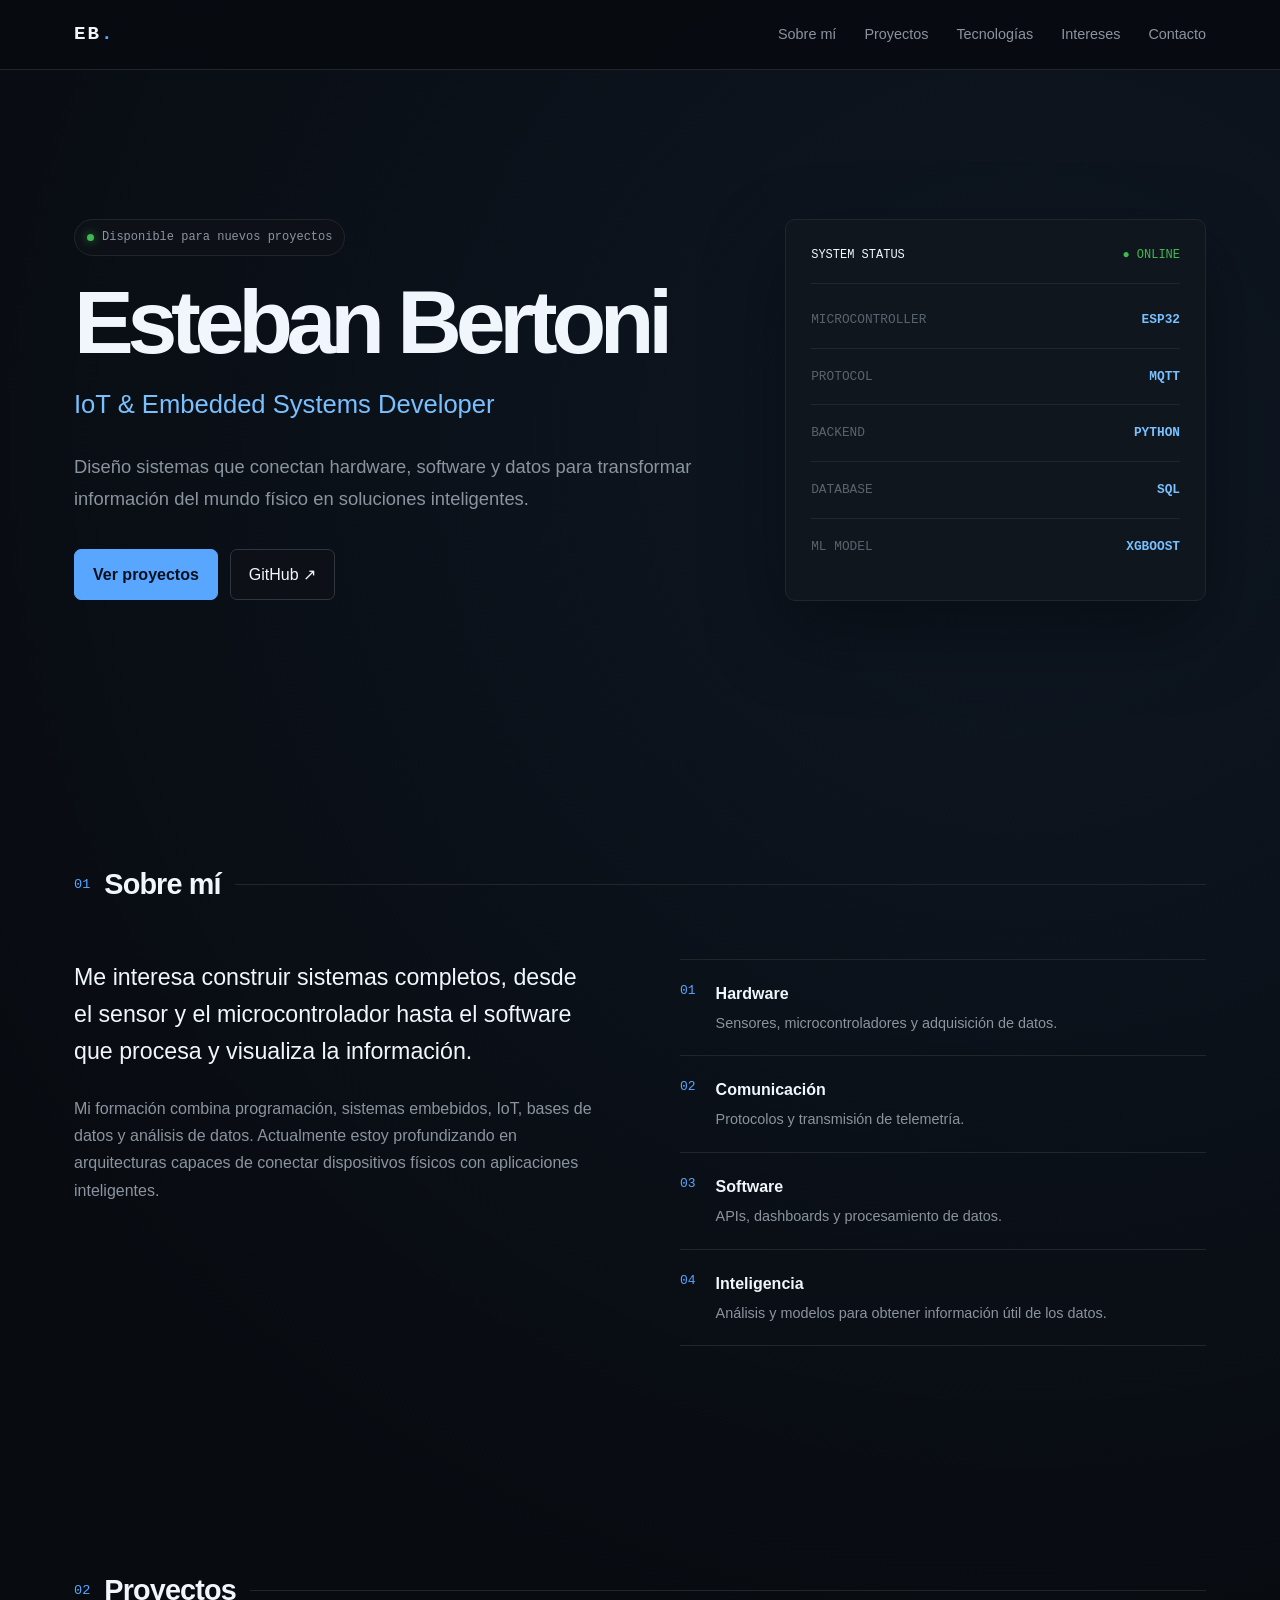
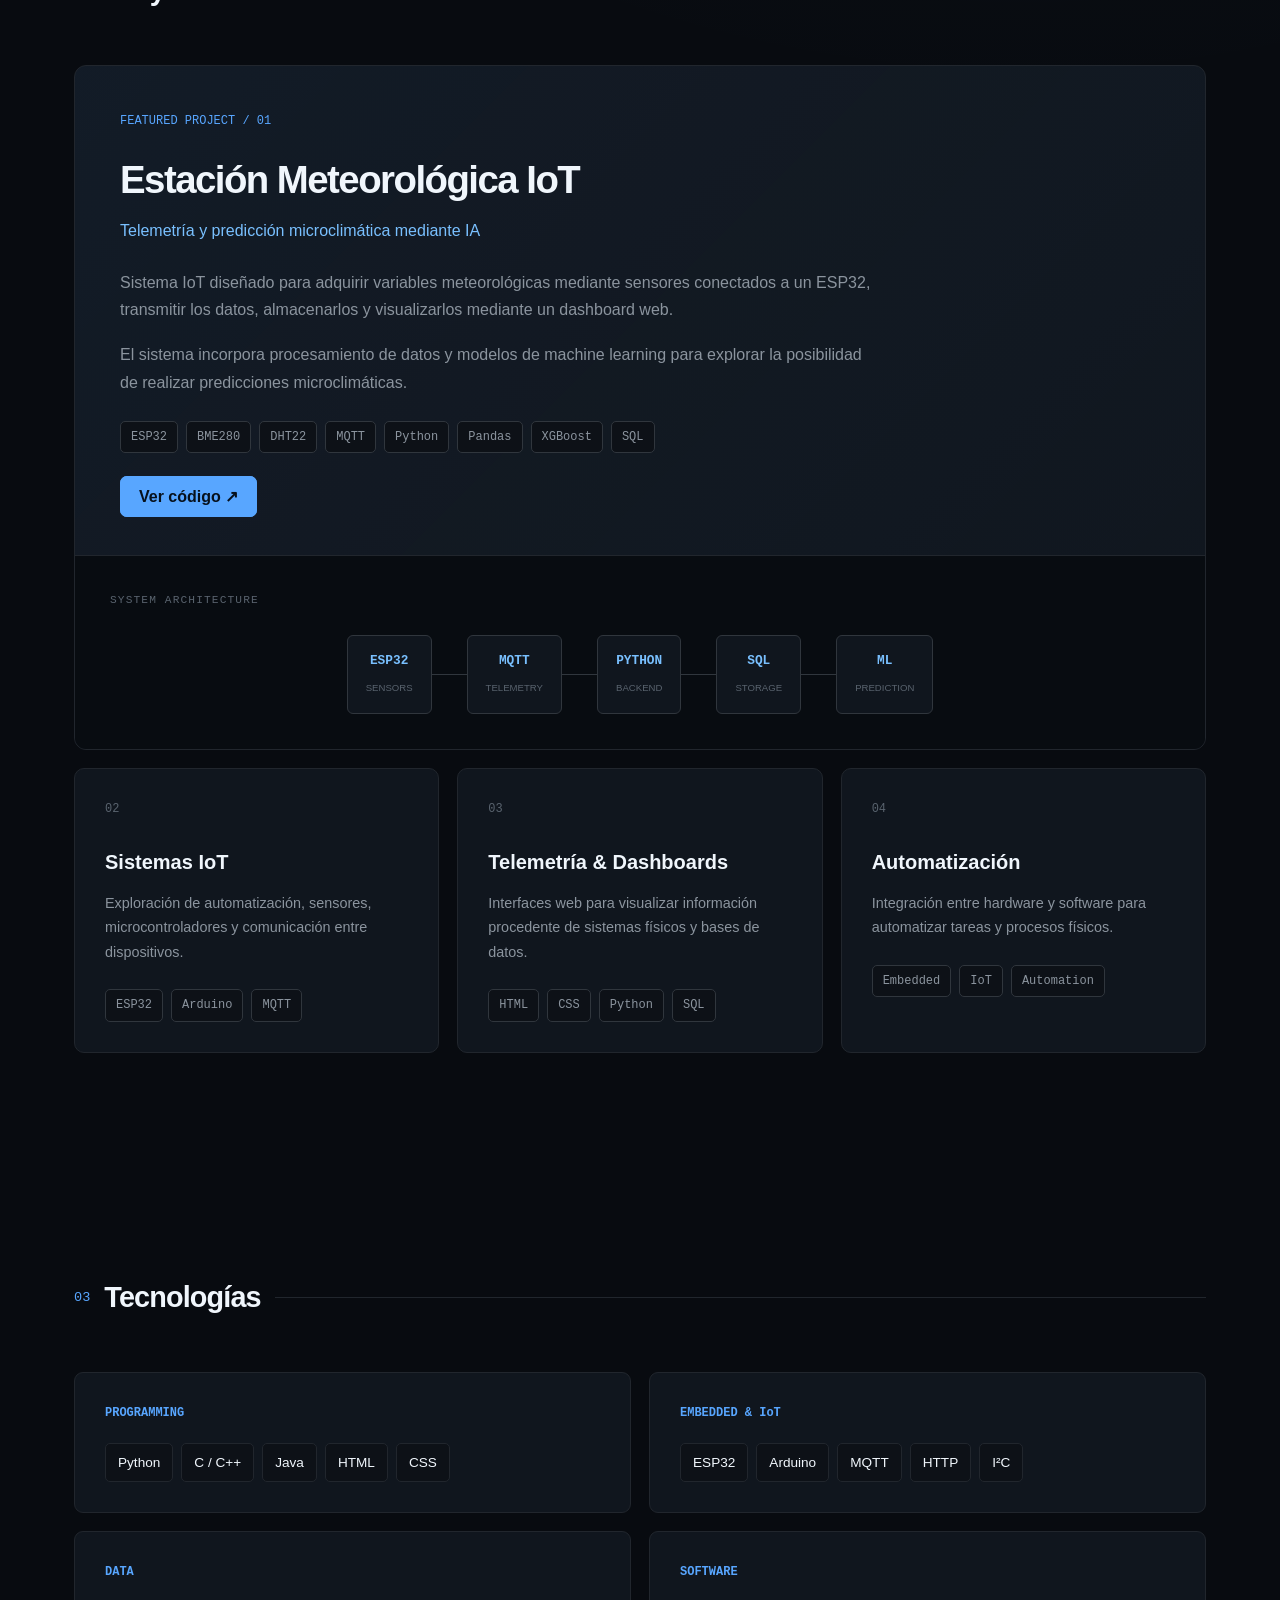
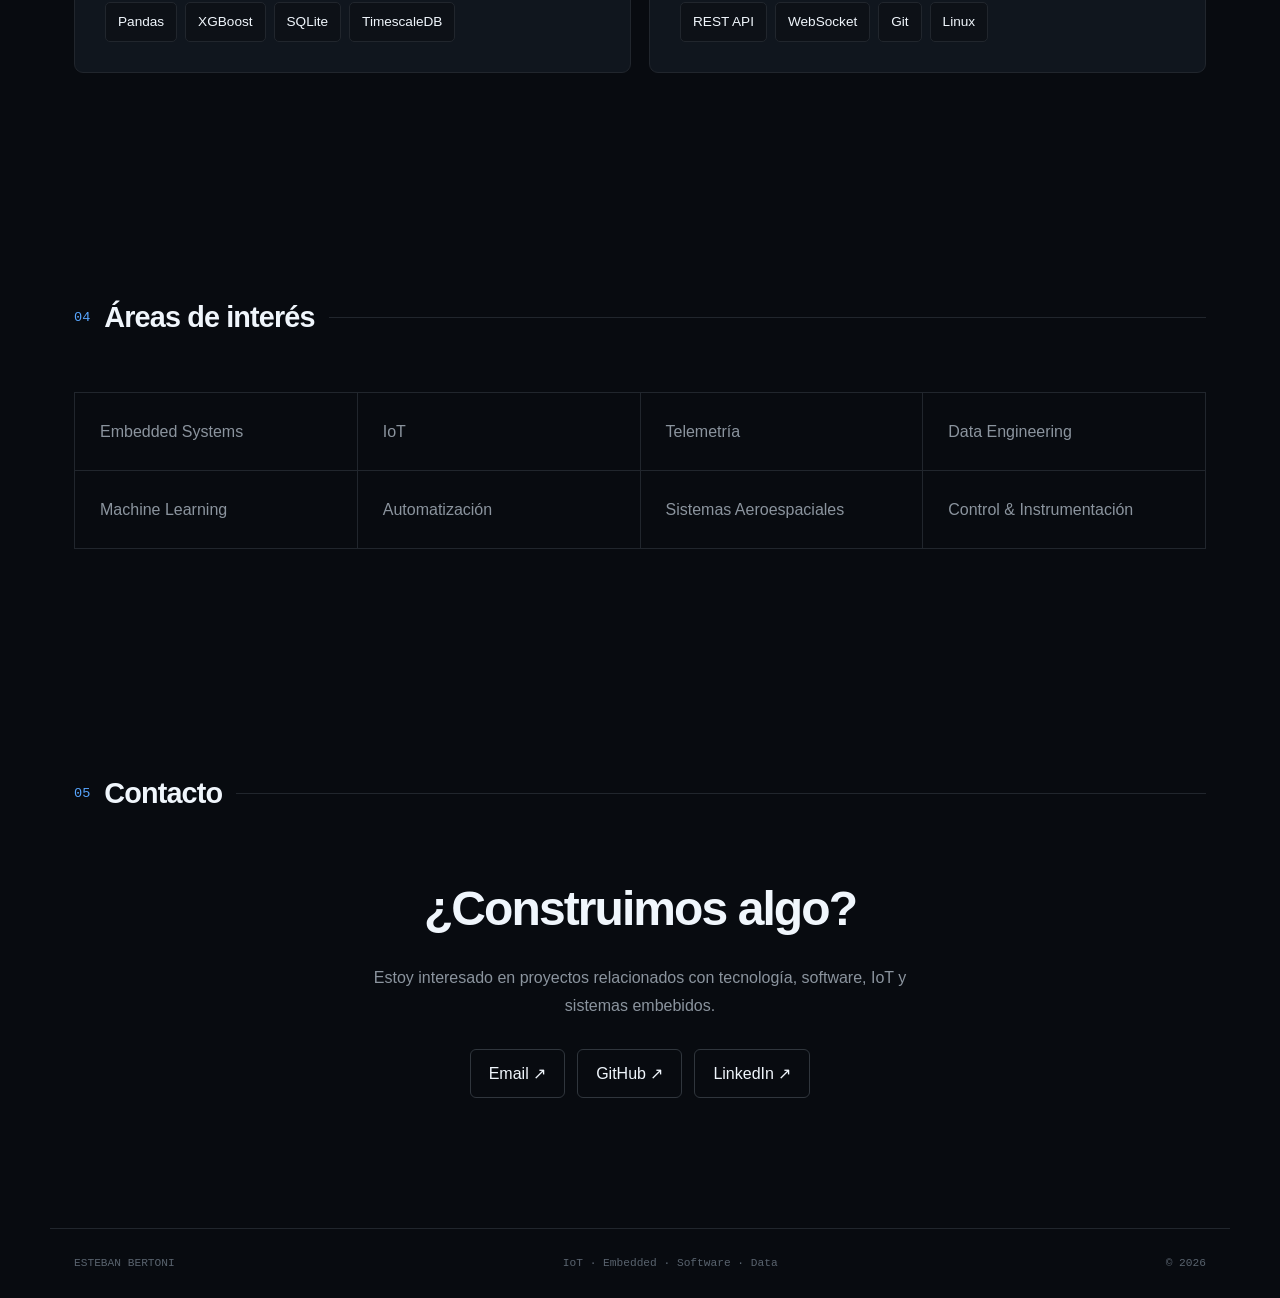
==== HTML/index.html @ 342a3618 "Cargar Portfolio" ====
<!DOCTYPE html>
<html lang="es">

<head>
    <meta charset="UTF-8">

    <meta name="viewport" content="width=device-width, initial-scale=1.0">

    <meta
        name="description"
        content="Portfolio de Esteban Bertoni — desarrollo IoT, sistemas embebidos, software y análisis de datos."
    >

    <meta
        name="author"
        content="Esteban Bertoni"
    >

    <title>Esteban Bertoni | IoT & Embedded Systems</title>

    <link rel="stylesheet" href="style.css">
</head>


<body>

    <!-- ========================================
         NAVBAR
    ========================================= -->

    <nav class="navbar">

        <div class="nav-container">

            <a href="#" class="logo">
                EB<span>.</span>
            </a>

            <div class="nav-links">

                <a href="#about">
                    Sobre mí
                </a>

                <a href="#projects">
                    Proyectos
                </a>

                <a href="#skills">
                    Tecnologías
                </a>

                <a href="#interests">
                    Intereses
                </a>

                <a href="#contact">
                    Contacto
                </a>

            </div>

        </div>

    </nav>


    <main>

        <!-- ========================================
             HERO
        ========================================= -->

        <section class="hero">

            <div class="hero-content">

                <div class="status">

                    <span class="status-dot"></span>

                    Disponible para nuevos proyectos

                </div>


                <h1>
                    Esteban Bertoni
                </h1>


                <h2>
                    IoT & Embedded Systems Developer
                </h2>


                <p class="hero-description">

                    Diseño sistemas que conectan hardware,
                    software y datos para transformar
                    información del mundo físico en
                    soluciones inteligentes.

                </p>


                <div class="hero-actions">

                    <a
                        href="#projects"
                        class="btn btn-primary"
                    >
                        Ver proyectos
                    </a>


                    <a
                        href="https://github.com/EstebanBertoni"
                        target="_blank"
                        rel="noopener noreferrer"
                        class="btn btn-secondary"
                    >
                        GitHub ↗
                    </a>

                </div>

            </div>


            <!-- PANEL TÉCNICO -->

            <div class="system-panel">

                <div class="panel-header">

                    <span>
                        SYSTEM STATUS
                    </span>

                    <span class="panel-indicator">
                        ● ONLINE
                    </span>

                </div>


                <div class="system-row">

                    <span>
                        MICROCONTROLLER
                    </span>

                    <strong>
                        ESP32
                    </strong>

                </div>


                <div class="system-row">

                    <span>
                        PROTOCOL
                    </span>

                    <strong>
                        MQTT
                    </strong>

                </div>


                <div class="system-row">

                    <span>
                        BACKEND
                    </span>

                    <strong>
                        PYTHON
                    </strong>

                </div>


                <div class="system-row">

                    <span>
                        DATABASE
                    </span>

                    <strong>
                        SQL
                    </strong>

                </div>


                <div class="system-row">

                    <span>
                        ML MODEL
                    </span>

                    <strong>
                        XGBOOST
                    </strong>

                </div>

            </div>

        </section>


        <!-- ========================================
             SOBRE MÍ
        ========================================= -->

        <section
            id="about"
            class="section"
        >

            <div class="section-heading">

                <span>
                    01
                </span>

                <h2>
                    Sobre mí
                </h2>

            </div>


            <div class="about-grid">

                <div>

                    <p class="large-text">

                        Me interesa construir sistemas
                        completos, desde el sensor y el
                        microcontrolador hasta el software
                        que procesa y visualiza la información.

                    </p>


                    <p>

                        Mi formación combina programación,
                        sistemas embebidos, IoT, bases de
                        datos y análisis de datos.

                        Actualmente estoy profundizando
                        en arquitecturas capaces de conectar
                        dispositivos físicos con aplicaciones
                        inteligentes.

                    </p>

                </div>


                <div class="principles">


                    <div class="principle">

                        <span>
                            01
                        </span>

                        <div>

                            <h3>
                                Hardware
                            </h3>

                            <p>
                                Sensores, microcontroladores
                                y adquisición de datos.
                            </p>

                        </div>

                    </div>


                    <div class="principle">

                        <span>
                            02
                        </span>

                        <div>

                            <h3>
                                Comunicación
                            </h3>

                            <p>
                                Protocolos y transmisión
                                de telemetría.
                            </p>

                        </div>

                    </div>


                    <div class="principle">

                        <span>
                            03
                        </span>

                        <div>

                            <h3>
                                Software
                            </h3>

                            <p>
                                APIs, dashboards y
                                procesamiento de datos.
                            </p>

                        </div>

                    </div>


                    <div class="principle">

                        <span>
                            04
                        </span>

                        <div>

                            <h3>
                                Inteligencia
                            </h3>

                            <p>
                                Análisis y modelos para
                                obtener información útil
                                de los datos.
                            </p>

                        </div>

                    </div>


                </div>

            </div>

        </section>


        <!-- ========================================
             PROYECTOS
        ========================================= -->

        <section
            id="projects"
            class="section"
        >

            <div class="section-heading">

                <span>
                    02
                </span>

                <h2>
                    Proyectos
                </h2>

            </div>


            <!-- PROYECTO DESTACADO -->

            <article class="featured-project">


                <div class="project-content">

                    <div class="project-label">
                        FEATURED PROJECT / 01
                    </div>


                    <h3>
                        Estación Meteorológica IoT
                    </h3>


                    <p class="project-subtitle">

                        Telemetría y predicción
                        microclimática mediante IA

                    </p>


                    <p>

                        Sistema IoT diseñado para adquirir
                        variables meteorológicas mediante
                        sensores conectados a un ESP32,
                        transmitir los datos, almacenarlos
                        y visualizarlos mediante un
                        dashboard web.

                    </p>


                    <p>

                        El sistema incorpora procesamiento
                        de datos y modelos de machine
                        learning para explorar la
                        posibilidad de realizar
                        predicciones microclimáticas.

                    </p>


                    <div class="tags">

                        <span>
                            ESP32
                        </span>

                        <span>
                            BME280
                        </span>

                        <span>
                            DHT22
                        </span>

                        <span>
                            MQTT
                        </span>

                        <span>
                            Python
                        </span>

                        <span>
                            Pandas
                        </span>

                        <span>
                            XGBoost
                        </span>

                        <span>
                            SQL
                        </span>

                    </div>


                    <div class="project-actions">

                        <a
                            href="https://github.com/EstebanBertoni/estacion_meteorologica"
                            target="_blank"
                            rel="noopener noreferrer"
                            class="btn btn-primary"
                        >
                            Ver código ↗
                        </a>

                    </div>

                </div>


                <!-- ARQUITECTURA -->

                <div class="architecture">

                    <div class="architecture-title">

                        SYSTEM ARCHITECTURE

                    </div>


                    <div class="architecture-flow">


                        <div class="architecture-node">

                            <strong>
                                ESP32
                            </strong>

                            <small>
                                SENSORS
                            </small>

                        </div>


                        <div class="flow-line"></div>


                        <div class="architecture-node">

                            <strong>
                                MQTT
                            </strong>

                            <small>
                                TELEMETRY
                            </small>

                        </div>


                        <div class="flow-line"></div>


                        <div class="architecture-node">

                            <strong>
                                PYTHON
                            </strong>

                            <small>
                                BACKEND
                            </small>

                        </div>


                        <div class="flow-line"></div>


                        <div class="architecture-node">

                            <strong>
                                SQL
                            </strong>

                            <small>
                                STORAGE
                            </small>

                        </div>


                        <div class="flow-line"></div>


                        <div class="architecture-node">

                            <strong>
                                ML
                            </strong>

                            <small>
                                PREDICTION
                            </small>

                        </div>


                    </div>

                </div>

            </article>


            <!-- OTROS PROYECTOS -->

            <div class="project-grid">


                <article class="project-card">

                    <div class="project-number">
                        02
                    </div>


                    <h3>
                        Sistemas IoT
                    </h3>


                    <p>

                        Exploración de automatización,
                        sensores, microcontroladores y
                        comunicación entre dispositivos.

                    </p>


                    <div class="tags">

                        <span>
                            ESP32
                        </span>

                        <span>
                            Arduino
                        </span>

                        <span>
                            MQTT
                        </span>

                    </div>

                </article>


                <article class="project-card">

                    <div class="project-number">
                        03
                    </div>


                    <h3>
                        Telemetría & Dashboards
                    </h3>


                    <p>

                        Interfaces web para visualizar
                        información procedente de
                        sistemas físicos y bases de datos.

                    </p>


                    <div class="tags">

                        <span>
                            HTML
                        </span>

                        <span>
                            CSS
                        </span>

                        <span>
                            Python
                        </span>

                        <span>
                            SQL
                        </span>

                    </div>

                </article>


                <article class="project-card">

                    <div class="project-number">
                        04
                    </div>


                    <h3>
                        Automatización
                    </h3>


                    <p>

                        Integración entre hardware y
                        software para automatizar
                        tareas y procesos físicos.

                    </p>


                    <div class="tags">

                        <span>
                            Embedded
                        </span>

                        <span>
                            IoT
                        </span>

                        <span>
                            Automation
                        </span>

                    </div>

                </article>


            </div>

        </section>


        <!-- ========================================
             TECNOLOGÍAS
        ========================================= -->

        <section
            id="skills"
            class="section"
        >

            <div class="section-heading">

                <span>
                    03
                </span>

                <h2>
                    Tecnologías
                </h2>

            </div>


            <div class="skills-container">


                <!-- PROGRAMACIÓN -->

                <div class="skill-category">

                    <h3>
                        PROGRAMMING
                    </h3>


                    <div class="skill-list">

                        <span>
                            Python
                        </span>

                        <span>
                            C / C++
                        </span>

                        <span>
                            Java
                        </span>

                        <span>
                            HTML
                        </span>

                        <span>
                            CSS
                        </span>

                    </div>

                </div>


                <!-- EMBEDDED -->

                <div class="skill-category">

                    <h3>
                        EMBEDDED & IoT
                    </h3>


                    <div class="skill-list">

                        <span>
                            ESP32
                        </span>

                        <span>
                            Arduino
                        </span>

                        <span>
                            MQTT
                        </span>

                        <span>
                            HTTP
                        </span>

                        <span>
                            I²C
                        </span>

                    </div>

                </div>


                <!-- DATA -->

                <div class="skill-category">

                    <h3>
                        DATA
                    </h3>


                    <div class="skill-list">

                        <span>
                            Pandas
                        </span>

                        <span>
                            XGBoost
                        </span>

                        <span>
                            SQLite
                        </span>

                        <span>
                            TimescaleDB
                        </span>

                    </div>

                </div>


                <!-- SOFTWARE -->

                <div class="skill-category">

                    <h3>
                        SOFTWARE
                    </h3>


                    <div class="skill-list">

                        <span>
                            REST API
                        </span>

                        <span>
                            WebSocket
                        </span>

                        <span>
                            Git
                        </span>

                        <span>
                            Linux
                        </span>

                    </div>

                </div>


            </div>

        </section>


        <!-- ========================================
             ÁREAS DE INTERÉS
        ========================================= -->

        <section
            id="interests"
            class="section"
        >

            <div class="section-heading">

                <span>
                    04
                </span>

                <h2>
                    Áreas de interés
                </h2>

            </div>


            <div class="interest-grid">

                <div>
                    Embedded Systems
                </div>

                <div>
                    IoT
                </div>

                <div>
                    Telemetría
                </div>

                <div>
                    Data Engineering
                </div>

                <div>
                    Machine Learning
                </div>

                <div>
                    Automatización
                </div>

                <div>
                    Sistemas Aeroespaciales
                </div>

                <div>
                    Control & Instrumentación
                </div>

            </div>

        </section>


        <!-- ========================================
             CONTACTO
        ========================================= -->

        <section
            id="contact"
            class="contact-section"
        >

            <div class="section-heading">

                <span>
                    05
                </span>

                <h2>
                    Contacto
                </h2>

            </div>


            <h3>
                ¿Construimos algo?
            </h3>


            <p>

                Estoy interesado en proyectos relacionados
                con tecnología, software, IoT y sistemas
                embebidos.

            </p>


            <div class="contact-links">

                <a href="mailto:bertoniesteban@gmail.com">
                    Email ↗
                </a>


                <a
                    href="https://github.com/EstebanBertoni"
                    target="_blank"
                    rel="noopener noreferrer"
                >
                    GitHub ↗
                </a>


                <a
                    href="https://linkedin.com/in/esteban-bertoni-b68292240"
                    target="_blank"
                    rel="noopener noreferrer"
                >
                    LinkedIn ↗
                </a>

            </div>

        </section>

    </main>


    <!-- ========================================
         FOOTER
    ========================================= -->

    <footer>

        <span>
            ESTEBAN BERTONI
        </span>


        <span>
            IoT · Embedded · Software · Data
        </span>


        <span>
            © 2026
        </span>

    </footer>


</body>

</html>
---- HTML/style.css ----
:root {
    --bg: #080b10;
    --bg-secondary: #0d1117;
    --card: #10161e;
    --card-hover: #141c26;

    --text: #f0f6fc;
    --text-secondary: #8b949e;
    --text-muted: #59636e;

    --accent: #58a6ff;
    --accent-bright: #79c0ff;

    --border: #21262d;
    --border-light: #30363d;

    --success: #3fb950;

    --max-width: 1180px;
}


/* =========================
   RESET
========================= */

* {
    margin: 0;
    padding: 0;
    box-sizing: border-box;
}


html {
    scroll-behavior: smooth;
}


body {
    background:
        radial-gradient(
            circle at 80% 10%,
            rgba(88, 166, 255, 0.08),
            transparent 30%
        ),
        var(--bg);

    color: var(--text);

    font-family:
        Inter,
        -apple-system,
        BlinkMacSystemFont,
        "Segoe UI",
        sans-serif;

    line-height: 1.7;
}


/* =========================
   GLOBAL
========================= */

a {
    color: inherit;
    text-decoration: none;
}


main {
    max-width: var(--max-width);
    margin: auto;
    padding: 0 24px;
}


.section {
    padding: 110px 0;
}


.section-heading {
    display: flex;
    align-items: center;
    gap: 14px;

    margin-bottom: 50px;
}


.section-heading span {
    color: var(--accent);

    font-family: monospace;
    font-size: 0.85rem;
}


.section-heading h2 {
    font-size: 1.8rem;
    letter-spacing: -0.03em;
}


.section-heading::after {
    content: "";

    height: 1px;
    flex: 1;

    background: var(--border);
}


/* =========================
   NAVBAR
========================= */

.navbar {
    position: sticky;
    top: 0;

    z-index: 100;

    background: rgba(8, 11, 16, 0.85);

    backdrop-filter: blur(12px);

    border-bottom: 1px solid var(--border);
}


.nav-container {
    max-width: var(--max-width);

    margin: auto;

    padding: 18px 24px;

    display: flex;
    justify-content: space-between;
    align-items: center;
}


.logo {
    font-family: monospace;

    font-size: 1.2rem;
    font-weight: 800;

    letter-spacing: 0.1em;
}


.logo span {
    color: var(--accent);
}


.nav-links {
    display: flex;
    gap: 28px;

    color: var(--text-secondary);

    font-size: 0.9rem;
}


.nav-links a {
    transition: color 0.2s ease;
}


.nav-links a:hover {
    color: var(--text);
}


/* =========================
   HERO
========================= */

.hero {
    min-height: 680px;

    display: grid;
    grid-template-columns: 1.2fr 0.8fr;

    align-items: center;

    gap: 80px;

    padding: 100px 0;
}


.status {
    display: inline-flex;

    align-items: center;
    gap: 8px;

    padding: 7px 12px;

    margin-bottom: 24px;

    border: 1px solid var(--border);

    border-radius: 999px;

    background: var(--bg-secondary);

    color: var(--text-secondary);

    font-family: monospace;

    font-size: 0.75rem;
}


.status-dot {
    width: 7px;
    height: 7px;

    border-radius: 50%;

    background: var(--success);

    box-shadow: 0 0 10px rgba(63, 185, 80, 0.7);
}


.hero h1 {
    font-size: clamp(3rem, 7vw, 5.8rem);

    line-height: 0.95;

    letter-spacing: -0.07em;

    margin-bottom: 18px;
}


.hero h2 {
    color: var(--accent-bright);

    font-size: clamp(1.2rem, 2vw, 1.6rem);

    font-weight: 500;

    margin-bottom: 25px;
}


.hero-description {
    max-width: 650px;

    color: var(--text-secondary);

    font-size: 1.15rem;
}


.hero-actions {
    display: flex;
    gap: 12px;

    margin-top: 35px;
}


/* =========================
   BUTTONS
========================= */

.btn {
    padding: 11px 18px;

    border-radius: 7px;

    border: 1px solid var(--border-light);

    transition:
        transform 0.2s ease,
        border-color 0.2s ease,
        background 0.2s ease;
}


.btn:hover {
    transform: translateY(-2px);
}


.btn-primary {
    background: var(--accent);

    color: #07111c;

    border-color: var(--accent);

    font-weight: 700;
}


.btn-primary:hover {
    background: var(--accent-bright);
}


.btn-secondary {
    background: var(--bg-secondary);

    color: var(--text);
}


.btn-secondary:hover {
    border-color: var(--accent);
}


/* =========================
   SYSTEM PANEL
========================= */

.system-panel {
    background: var(--card);

    border: 1px solid var(--border);

    border-radius: 10px;

    padding: 25px;

    box-shadow:
        0 30px 80px rgba(0, 0, 0, 0.35);
}


.panel-header {
    display: flex;
    justify-content: space-between;

    padding-bottom: 18px;

    margin-bottom: 8px;

    border-bottom: 1px solid var(--border);

    font-family: monospace;

    font-size: 0.75rem;
}


.panel-indicator {
    color: var(--success);
}


.system-row {
    display: flex;
    justify-content: space-between;

    padding: 17px 0;

    border-bottom: 1px solid var(--border);

    font-family: monospace;

    font-size: 0.8rem;
}


.system-row:last-child {
    border-bottom: none;
}


.system-row span {
    color: var(--text-muted);
}


.system-row strong {
    color: var(--accent-bright);
}


/* =========================
   ABOUT
========================= */

.about-grid {
    display: grid;

    grid-template-columns: 1fr 1fr;

    gap: 80px;
}


.large-text {
    font-size: 1.45rem;

    line-height: 1.6;

    margin-bottom: 25px;
}


.about-grid p:not(.large-text) {
    color: var(--text-secondary);
}


.principles {
    border-top: 1px solid var(--border);
}


.principle {
    display: flex;

    gap: 20px;

    padding: 20px 0;

    border-bottom: 1px solid var(--border);
}


.principle > span {
    color: var(--accent);

    font-family: monospace;
}


.principle h3 {
    font-size: 1rem;

    margin-bottom: 4px;
}


.principle p {
    color: var(--text-secondary);

    font-size: 0.9rem;
}


/* =========================
   FEATURED PROJECT
========================= */

.featured-project {
    border: 1px solid var(--border);

    border-radius: 12px;

    overflow: hidden;

    background:
        linear-gradient(
            135deg,
            rgba(88, 166, 255, 0.04),
            transparent
        ),
        var(--card);
}


.project-content {
    padding: 45px;
}


.project-label {
    color: var(--accent);

    font-family: monospace;

    font-size: 0.75rem;

    margin-bottom: 15px;
}


.project-content h3 {
    font-size: 2.4rem;

    letter-spacing: -0.04em;

    margin-bottom: 5px;
}


.project-subtitle {
    color: var(--accent-bright);

    margin-bottom: 25px;
}


.project-content > p:not(.project-subtitle) {
    max-width: 760px;

    color: var(--text-secondary);

    margin-bottom: 18px;
}


/* =========================
   TAGS
========================= */

.tags {
    display: flex;

    flex-wrap: wrap;

    gap: 8px;

    margin-top: 25px;
}


.tags span {
    padding: 5px 10px;

    border: 1px solid var(--border-light);

    border-radius: 5px;

    color: var(--text-secondary);

    background: var(--bg-secondary);

    font-family: monospace;

    font-size: 0.75rem;
}


.project-actions {
    margin-top: 30px;
}


/* =========================
   ARCHITECTURE
========================= */

.architecture {
    padding: 35px;

    border-top: 1px solid var(--border);

    background: #080c11;
}


.architecture-title {
    margin-bottom: 25px;

    color: var(--text-muted);

    font-family: monospace;

    font-size: 0.7rem;

    letter-spacing: 0.1em;
}


.architecture-flow {
    display: flex;

    align-items: center;

    justify-content: center;

    flex-wrap: wrap;
}


.architecture-node {
    padding: 14px 18px;

    border: 1px solid var(--border-light);

    background: var(--card);

    border-radius: 6px;

    text-align: center;
}


.architecture-node strong {
    display: block;

    color: var(--accent-bright);

    font-family: monospace;

    font-size: 0.8rem;
}


.architecture-node small {
    color: var(--text-muted);

    font-size: 0.6rem;
}


.flow-line {
    width: 35px;

    height: 1px;

    background: var(--border-light);
}


/* =========================
   PROJECT GRID
========================= */

.project-grid {
    display: grid;

    grid-template-columns:
        repeat(3, 1fr);

    gap: 18px;

    margin-top: 18px;
}


.project-card {
    position: relative;

    padding: 30px;

    min-height: 250px;

    border: 1px solid var(--border);

    border-radius: 10px;

    background: var(--card);

    transition:
        transform 0.2s ease,
        border-color 0.2s ease;
}


.project-card:hover {
    transform: translateY(-4px);

    border-color: var(--accent);
}


.project-number {
    color: var(--text-muted);

    font-family: monospace;

    font-size: 0.75rem;

    margin-bottom: 25px;
}


.project-card h3 {
    margin-bottom: 12px;

    font-size: 1.25rem;
}


.project-card p {
    color: var(--text-secondary);

    font-size: 0.9rem;
}


/* =========================
   SKILLS
========================= */

.skills-container {
    display: grid;

    grid-template-columns:
        repeat(2, 1fr);

    gap: 18px;
}


.skill-category {
    padding: 30px;

    border: 1px solid var(--border);

    border-radius: 9px;

    background: var(--card);
}


.skill-category h3 {
    color: var(--accent);

    font-family: monospace;

    font-size: 0.75rem;

    margin-bottom: 20px;
}


.skill-list {
    display: flex;

    flex-wrap: wrap;

    gap: 8px;
}


.skill-list span {
    padding: 7px 12px;

    background: var(--bg-secondary);

    border: 1px solid var(--border);

    border-radius: 5px;

    font-size: 0.85rem;
}


/* =========================
   INTERESTS
========================= */

.interest-grid {
    display: grid;

    grid-template-columns:
        repeat(4, 1fr);

    border-top: 1px solid var(--border);

    border-left: 1px solid var(--border);
}


.interest-grid div {
    padding: 25px;

    border-right: 1px solid var(--border);

    border-bottom: 1px solid var(--border);

    color: var(--text-secondary);

    transition:
        color 0.2s ease,
        background 0.2s ease;
}


.interest-grid div:hover {
    color: var(--accent-bright);

    background: var(--card);
}


/* =========================
   CONTACT
========================= */

.contact-section {
    padding: 110px 0 130px;

    text-align: center;
}


.contact-section .section-heading {
    text-align: left;
}


.contact-section h3 {
    font-size: 3rem;

    letter-spacing: -0.04em;

    margin-bottom: 15px;
}


.contact-section > p {
    max-width: 600px;

    margin: auto;

    color: var(--text-secondary);
}


.contact-links {
    display: flex;

    justify-content: center;

    gap: 12px;

    margin-top: 30px;
}


.contact-links a {
    padding: 10px 18px;

    border: 1px solid var(--border-light);

    border-radius: 6px;

    transition:
        border-color 0.2s ease,
        color 0.2s ease;
}


.contact-links a:hover {
    color: var(--accent-bright);

    border-color: var(--accent);
}


/* =========================
   FOOTER
========================= */

footer {
    max-width: var(--max-width);

    margin: auto;

    padding: 25px 24px;

    border-top: 1px solid var(--border);

    display: flex;

    justify-content: space-between;

    color: var(--text-muted);

    font-family: monospace;

    font-size: 0.7rem;
}


/* =========================
   RESPONSIVE
========================= */

@media (max-width: 850px) {

    .nav-links {
        display: none;
    }


    .hero {
        grid-template-columns: 1fr;

        padding: 80px 0;
    }


    .about-grid {
        grid-template-columns: 1fr;

        gap: 50px;
    }


    .project-grid {
        grid-template-columns: 1fr;
    }


    .skills-container {
        grid-template-columns: 1fr;
    }


    .interest-grid {
        grid-template-columns:
            repeat(2, 1fr);
    }


    .architecture-flow {
        flex-direction: column;
    }


    .flow-line {
        width: 1px;

        height: 25px;
    }

}


@media (max-width: 550px) {

    main {
        padding: 0 18px;
    }


    .section {
        padding: 75px 0;
    }


    .hero h1 {
        font-size: 3.3rem;
    }


    .hero-actions {
        flex-direction: column;
    }


    .hero-actions .btn {
        text-align: center;
    }


    .project-content {
        padding: 28px;
    }


    .project-content h3 {
        font-size: 1.9rem;
    }


    .interest-grid {
        grid-template-columns: 1fr;
    }


    .contact-section h3 {
        font-size: 2.2rem;
    }


    .contact-links {
        flex-direction: column;
    }


    footer {
        flex-direction: column;

        gap: 8px;

        text-align: center;
    }

}
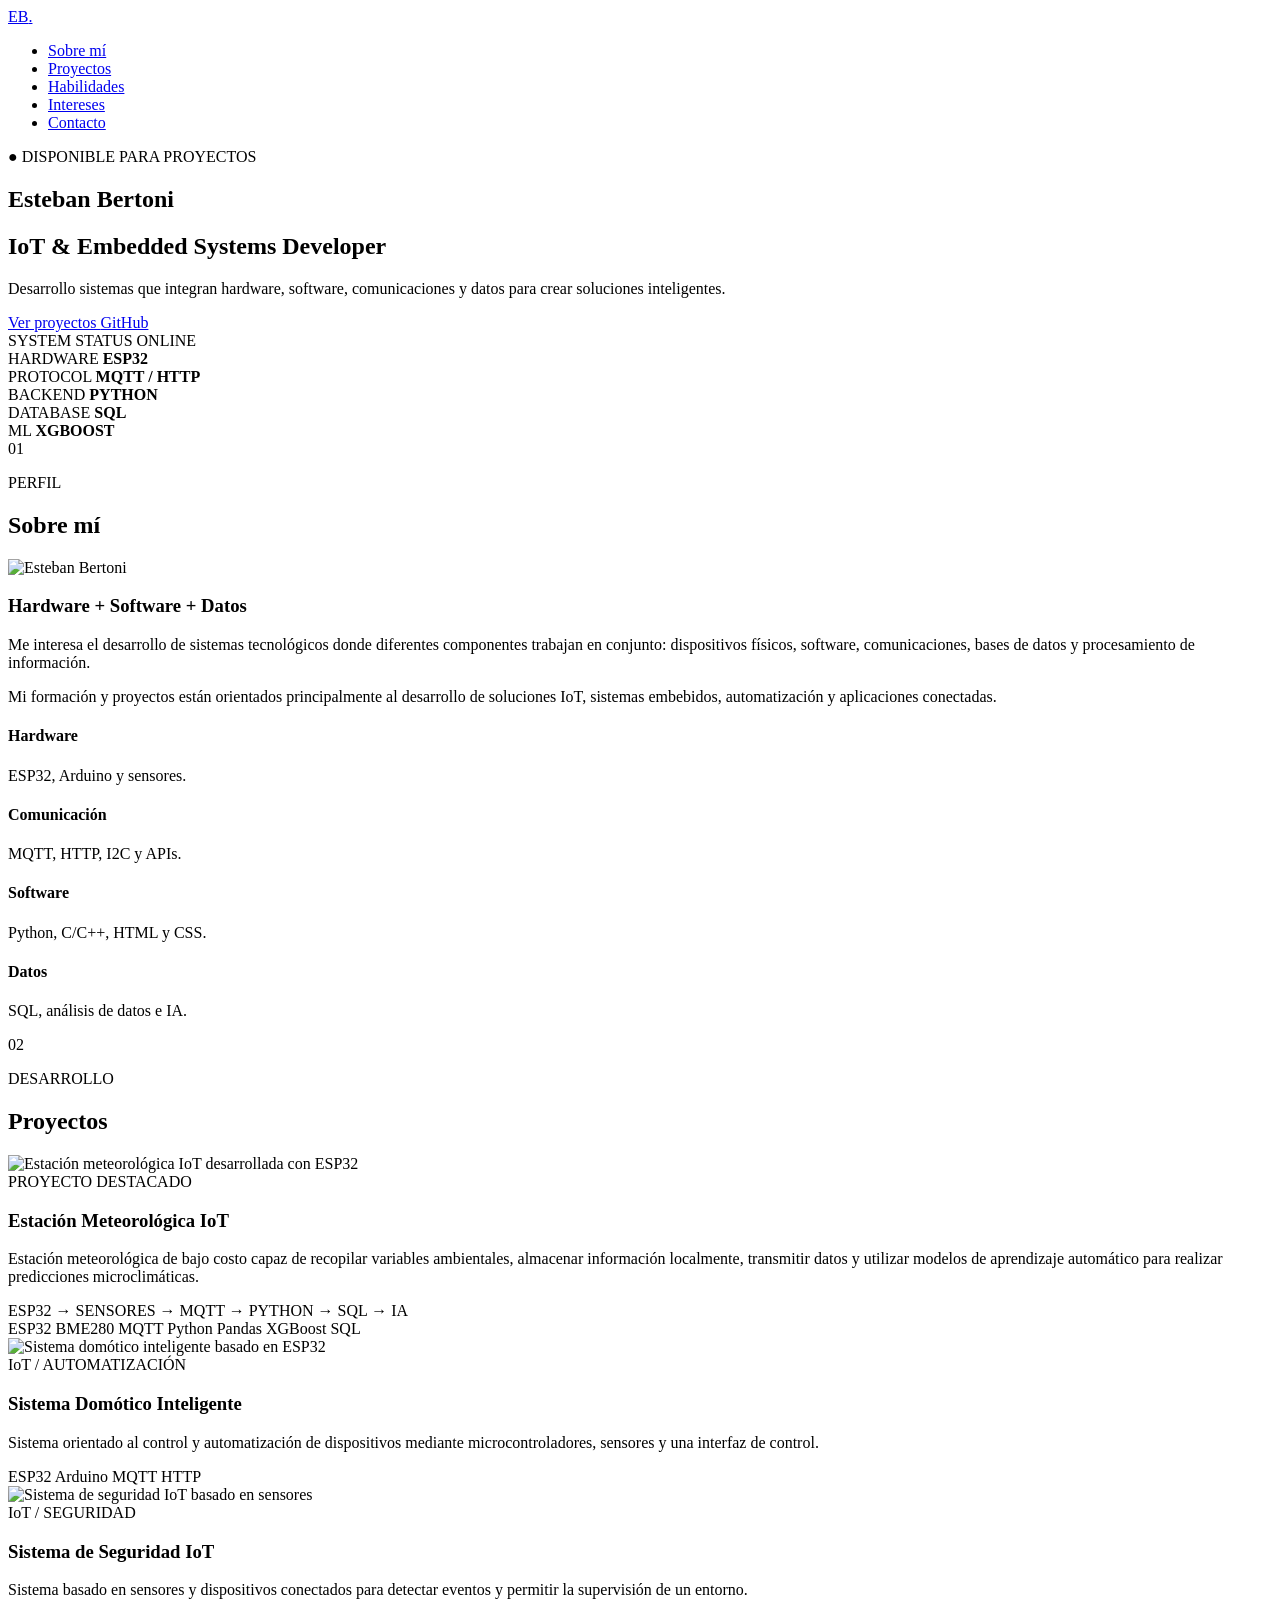
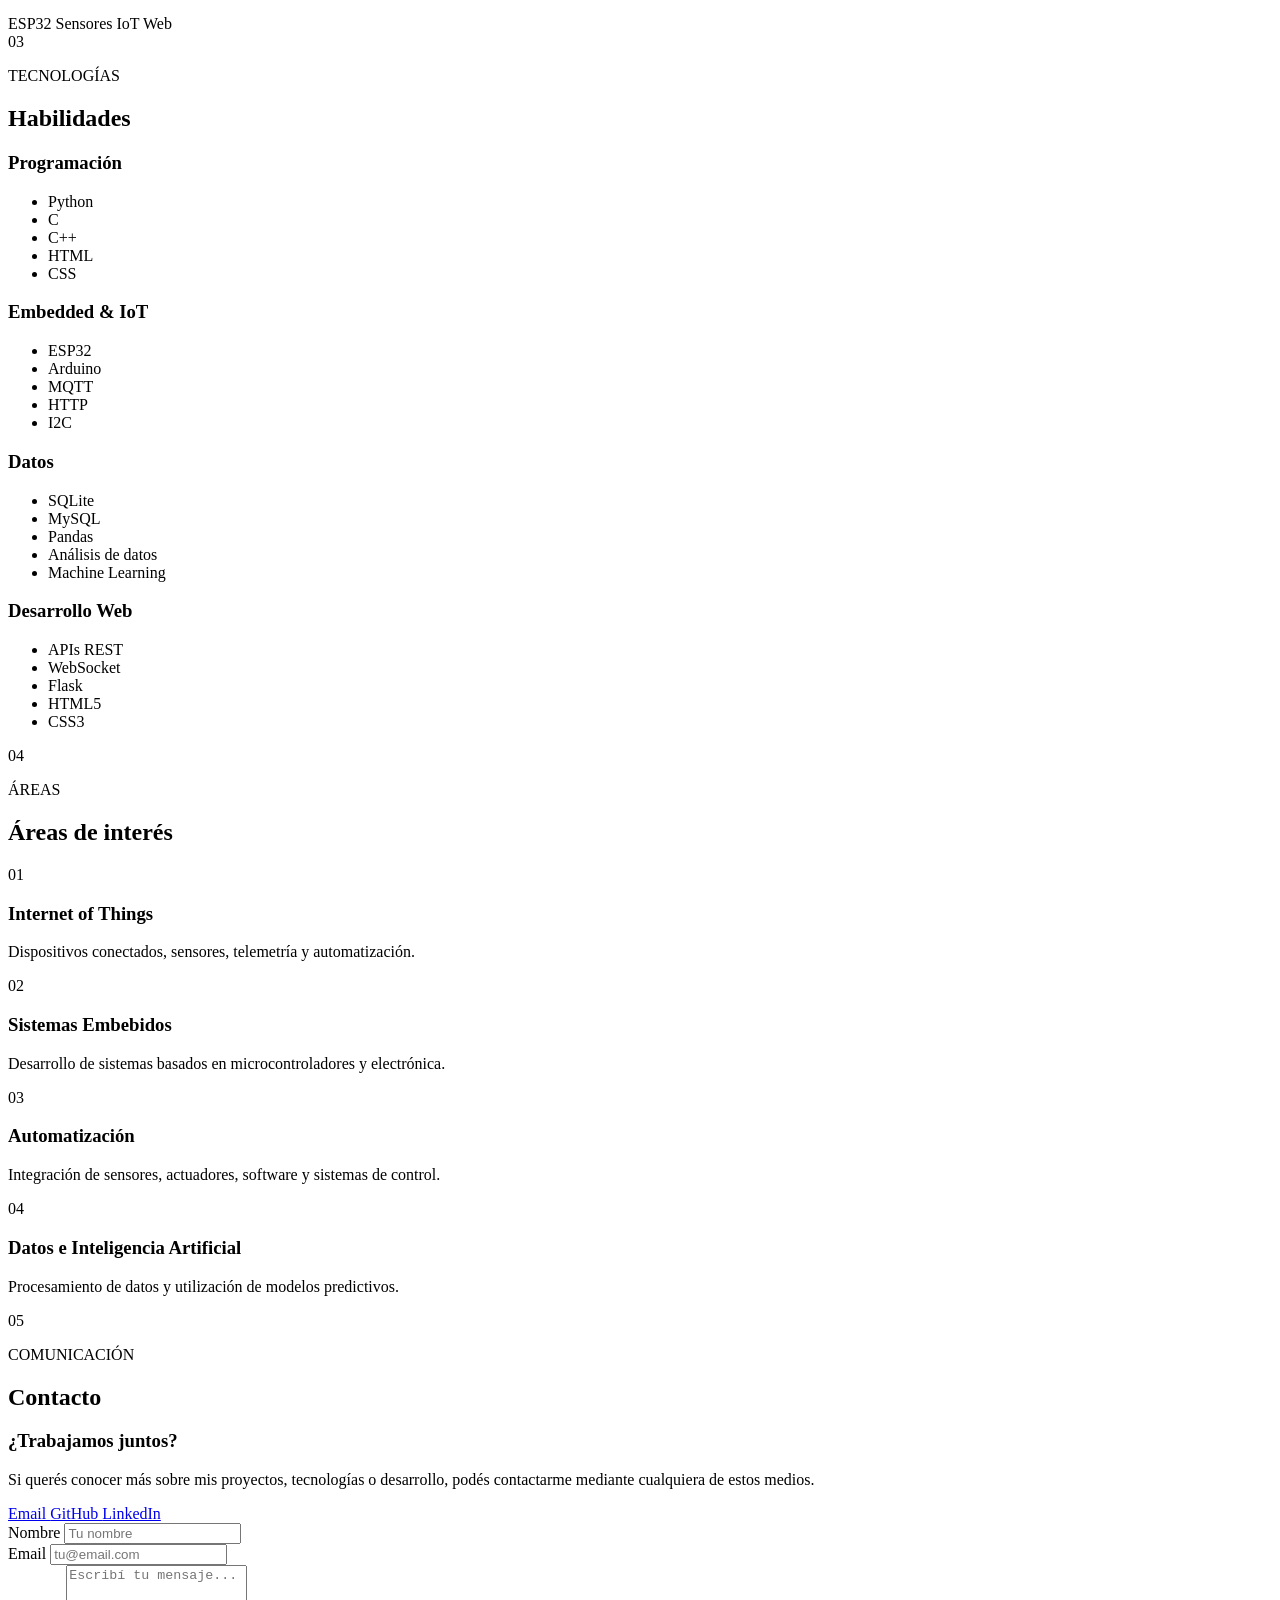
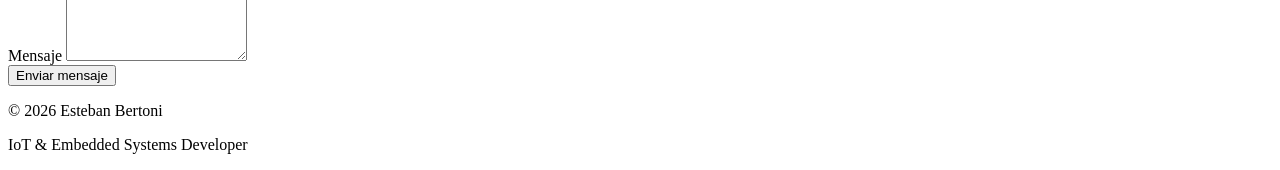
==== commit 18d844ec: "Update index.html" ====
--- a/HTML/index.html
+++ b/HTML/index.html
@@ -3,1040 +3,792 @@
 
 <head>
     <meta charset="UTF-8">
-
     <meta name="viewport" content="width=device-width, initial-scale=1.0">
 
-    <meta
-        name="description"
-        content="Portfolio de Esteban Bertoni — desarrollo IoT, sistemas embebidos, software y análisis de datos."
-    >
-
-    <meta
-        name="author"
-        content="Esteban Bertoni"
-    >
-
-    <title>Esteban Bertoni | IoT & Embedded Systems</title>
-
-    <link rel="stylesheet" href="style.css">
+    <title>Esteban Bertoni | IoT & Embedded Systems Developer</title>
+
+    
+    <link rel="stylesheet" href="css/style.css">
 </head>
 
-
 <body>
 
-    <!-- ========================================
-         NAVBAR
-    ========================================= -->
-
-    <nav class="navbar">
-
-        <div class="nav-container">
-
-            <a href="#" class="logo">
-                EB<span>.</span>
-            </a>
-
-            <div class="nav-links">
-
-                <a href="#about">
-                    Sobre mí
+    <!-- =========================
+         HEADER
+    ========================== -->
+    <header class="site-header">
+
+        <!-- Navegación principal -->
+        <nav class="navbar" aria-label="Navegación principal">
+
+            <div class="nav-container">
+
+                <a href="#home" class="logo">
+                    EB<span>.</span>
                 </a>
 
-                <a href="#projects">
-                    Proyectos
-                </a>
-
-                <a href="#skills">
-                    Tecnologías
-                </a>
-
-                <a href="#interests">
-                    Intereses
-                </a>
-
-                <a href="#contact">
-                    Contacto
-                </a>
-
-            </div>
-
-        </div>
-
-    </nav>
-
-
+                <ul class="nav-links">
+                    <li>
+                        <a href="#about">Sobre mí</a>
+                    </li>
+
+                    <li>
+                        <a href="#projects">Proyectos</a>
+                    </li>
+
+                    <li>
+                        <a href="#skills">Habilidades</a>
+                    </li>
+
+                    <li>
+                        <a href="#interests">Intereses</a>
+                    </li>
+
+                    <li>
+                        <a href="#contact">Contacto</a>
+                    </li>
+                </ul>
+
+            </div>
+
+        </nav>
+
+    </header>
+
+
+    <!-- =========================
+         CONTENIDO PRINCIPAL
+    ========================== -->
     <main>
 
-        <!-- ========================================
-             HERO
-        ========================================= -->
-
-        <section class="hero">
+        <!-- =========================
+             HERO / PRESENTACIÓN
+        ========================== -->
+        <section id="home" class="hero">
 
             <div class="hero-content">
 
-                <div class="status">
-
-                    <span class="status-dot"></span>
-
-                    Disponible para nuevos proyectos
-
-                </div>
-
+                <span class="status">
+                    ● DISPONIBLE PARA PROYECTOS
+                </span>
 
                 <h1>
                     Esteban Bertoni
                 </h1>
 
-
                 <h2>
                     IoT & Embedded Systems Developer
                 </h2>
 
-
                 <p class="hero-description">
-
-                    Diseño sistemas que conectan hardware,
-                    software y datos para transformar
-                    información del mundo físico en
-                    soluciones inteligentes.
-
+                    Desarrollo sistemas que integran hardware, software,
+                    comunicaciones y datos para crear soluciones inteligentes.
                 </p>
 
-
-                <div class="hero-actions">
-
-                    <a
-                        href="#projects"
-                        class="btn btn-primary"
-                    >
+                <div class="hero-buttons">
+
+                    <a href="#projects" class="btn btn-primary">
                         Ver proyectos
                     </a>
 
-
                     <a
-                        href="https://github.com/EstebanBertoni"
+                        href="https://github.com/estebanbertoni"
+                        class="btn btn-secondary"
                         target="_blank"
                         rel="noopener noreferrer"
-                        class="btn btn-secondary"
                     >
-                        GitHub ↗
+                        GitHub
                     </a>
 
                 </div>
 
             </div>
 
-
-            <!-- PANEL TÉCNICO -->
-
-            <div class="system-panel">
+            <!-- Panel técnico -->
+            <aside class="system-panel">
 
                 <div class="panel-header">
-
-                    <span>
-                        SYSTEM STATUS
+                    <span>SYSTEM STATUS</span>
+                    <span class="online">ONLINE</span>
+                </div>
+
+                <div class="system-data">
+
+                    <div class="system-item">
+                        <span>HARDWARE</span>
+                        <strong>ESP32</strong>
+                    </div>
+
+                    <div class="system-item">
+                        <span>PROTOCOL</span>
+                        <strong>MQTT / HTTP</strong>
+                    </div>
+
+                    <div class="system-item">
+                        <span>BACKEND</span>
+                        <strong>PYTHON</strong>
+                    </div>
+
+                    <div class="system-item">
+                        <span>DATABASE</span>
+                        <strong>SQL</strong>
+                    </div>
+
+                    <div class="system-item">
+                        <span>ML</span>
+                        <strong>XGBOOST</strong>
+                    </div>
+
+                </div>
+
+            </aside>
+
+        </section>
+
+        <!-- =========================
+             SOBRE MÍ
+        ========================== -->
+        <section id="about" class="section about-section">
+
+            <div class="section-heading">
+                <span class="section-number">01</span>
+
+                <div>
+                    <p class="section-label">
+                        PERFIL
+                    </p>
+
+                    <h2>
+                        Sobre mí
+                    </h2>
+                </div>
+            </div>
+
+
+            <div class="about-grid">
+
+                <!-- Imagen -->
+                <div class="about-image">
+
+                    <img
+                        src="assets/img/esteban.jpg"
+                        alt="Esteban Bertoni"
+                        class="profile-image"
+                        width="400"
+                        height="400"
+                    >
+
+                </div>
+
+
+                <!-- Información -->
+                <article class="about-content">
+
+                    <h3>
+                        Hardware + Software + Datos
+                    </h3>
+
+                    <p>
+                        Me interesa el desarrollo de sistemas tecnológicos
+                        donde diferentes componentes trabajan en conjunto:
+                        dispositivos físicos, software, comunicaciones,
+                        bases de datos y procesamiento de información.
+                    </p>
+
+                    <p>
+                        Mi formación y proyectos están orientados principalmente
+                        al desarrollo de soluciones IoT, sistemas embebidos,
+                        automatización y aplicaciones conectadas.
+                    </p>
+
+                    <div class="about-columns">
+
+                        <div>
+                            <h4>Hardware</h4>
+                            <p>
+                                ESP32, Arduino y sensores.
+                            </p>
+                        </div>
+
+                        <div>
+                            <h4>Comunicación</h4>
+                            <p>
+                                MQTT, HTTP, I2C y APIs.
+                            </p>
+                        </div>
+
+                        <div>
+                            <h4>Software</h4>
+                            <p>
+                                Python, C/C++, HTML y CSS.
+                            </p>
+                        </div>
+
+                        <div>
+                            <h4>Datos</h4>
+                            <p>
+                                SQL, análisis de datos e IA.
+                            </p>
+                        </div>
+
+                    </div>
+
+                </article>
+
+            </div>
+
+        </section>
+
+
+        <!-- =========================
+             PROYECTOS
+        ========================== -->
+        <section id="projects" class="section projects-section">
+
+            <div class="section-heading">
+                <span class="section-number">02</span>
+
+                <div>
+                    <p class="section-label">
+                        DESARROLLO
+                    </p>
+
+                    <h2>
+                        Proyectos
+                    </h2>
+                </div>
+            </div>
+
+
+            <!-- Proyecto destacado -->
+            <article class="featured-project">
+
+                <div class="project-image">
+
+                    <img
+                        src="assets/img/meteorologica.jpg"
+                        alt="Estación meteorológica IoT desarrollada con ESP32"
+                        width="800"
+                        height="500"
+                    >
+
+                </div>
+
+
+                <div class="project-content">
+
+                    <span class="project-type">
+                        PROYECTO DESTACADO
                     </span>
 
-                    <span class="panel-indicator">
-                        ● ONLINE
+                    <h3>
+                        Estación Meteorológica IoT
+                    </h3>
+
+                    <p>
+                        Estación meteorológica de bajo costo capaz de
+                        recopilar variables ambientales, almacenar información
+                        localmente, transmitir datos y utilizar modelos de
+                        aprendizaje automático para realizar predicciones
+                        microclimáticas.
+                    </p>
+
+
+                    <!-- Arquitectura -->
+                    <div class="architecture">
+
+                        <span>ESP32</span>
+                        <span>→</span>
+                        <span>SENSORES</span>
+                        <span>→</span>
+                        <span>MQTT</span>
+                        <span>→</span>
+                        <span>PYTHON</span>
+                        <span>→</span>
+                        <span>SQL</span>
+                        <span>→</span>
+                        <span>IA</span>
+
+                    </div>
+
+
+                    <!-- Tecnologías -->
+                    <div class="tags">
+
+                        <span>ESP32</span>
+                        <span>BME280</span>
+                        <span>MQTT</span>
+                        <span>Python</span>
+                        <span>Pandas</span>
+                        <span>XGBoost</span>
+                        <span>SQL</span>
+
+                    </div>
+
+                </div>
+
+            </article>
+
+
+            <!-- Otros proyectos -->
+            <div class="projects-grid">
+
+                <!-- Domótica -->
+                <article class="project-card">
+
+                    <div class="project-card-image">
+
+                        <img
+                            src="assets/img/domotica.jpg"
+                            alt="Sistema domótico inteligente basado en ESP32"
+                            width="600"
+                            height="400"
+                            loading="lazy"
+                        >
+
+                    </div>
+
+                    <div class="project-card-content">
+
+                        <span class="project-type">
+                            IoT / AUTOMATIZACIÓN
+                        </span>
+
+                        <h3>
+                            Sistema Domótico Inteligente
+                        </h3>
+
+                        <p>
+                            Sistema orientado al control y automatización
+                            de dispositivos mediante microcontroladores,
+                            sensores y una interfaz de control.
+                        </p>
+
+                        <div class="tags">
+
+                            <span>ESP32</span>
+                            <span>Arduino</span>
+                            <span>MQTT</span>
+                            <span>HTTP</span>
+
+                        </div>
+
+                    </div>
+
+                </article>
+
+
+                <!-- Seguridad -->
+                <article class="project-card">
+
+                    <div class="project-card-image">
+
+                        <img
+                            src="assets/img/seguridad-iot.jpg"
+                            alt="Sistema de seguridad IoT basado en sensores"
+                            width="600"
+                            height="400"
+                            loading="lazy"
+                        >
+
+                    </div>
+
+                    <div class="project-card-content">
+
+                        <span class="project-type">
+                            IoT / SEGURIDAD
+                        </span>
+
+                        <h3>
+                            Sistema de Seguridad IoT
+                        </h3>
+
+                        <p>
+                            Sistema basado en sensores y dispositivos
+                            conectados para detectar eventos y permitir
+                            la supervisión de un entorno.
+                        </p>
+
+                        <div class="tags">
+
+                            <span>ESP32</span>
+                            <span>Sensores</span>
+                            <span>IoT</span>
+                            <span>Web</span>
+
+                        </div>
+
+                    </div>
+
+                </article>
+
+            </div>
+
+        </section>
+
+
+        <!-- =========================
+             HABILIDADES
+        ========================== -->
+        <section id="skills" class="section skills-section">
+
+            <div class="section-heading">
+
+                <span class="section-number">03</span>
+
+                <div>
+                    <p class="section-label">
+                        TECNOLOGÍAS
+                    </p>
+
+                    <h2>
+                        Habilidades
+                    </h2>
+                </div>
+
+            </div>
+
+
+            <div class="skills-grid">
+
+                <!-- Programación -->
+                <article class="skill-category">
+
+                    <h3>
+                        Programación
+                    </h3>
+
+                    <ul>
+                        <li>Python</li>
+                        <li>C</li>
+                        <li>C++</li>
+                        <li>HTML</li>
+                        <li>CSS</li>
+                    </ul>
+
+                </article>
+
+
+                <!-- Embedded -->
+                <article class="skill-category">
+
+                    <h3>
+                        Embedded & IoT
+                    </h3>
+
+                    <ul>
+                        <li>ESP32</li>
+                        <li>Arduino</li>
+                        <li>MQTT</li>
+                        <li>HTTP</li>
+                        <li>I2C</li>
+                    </ul>
+
+                </article>
+
+
+                <!-- Datos -->
+                <article class="skill-category">
+
+                    <h3>
+                        Datos
+                    </h3>
+
+                    <ul>
+                        <li>SQLite</li>
+                        <li>MySQL</li>
+                        <li>Pandas</li>
+                        <li>Análisis de datos</li>
+                        <li>Machine Learning</li>
+                    </ul>
+
+                </article>
+
+
+                <!-- Desarrollo -->
+                <article class="skill-category">
+
+                    <h3>
+                        Desarrollo Web
+                    </h3>
+
+                    <ul>
+                        <li>APIs REST</li>
+                        <li>WebSocket</li>
+                        <li>Flask</li>
+                        <li>HTML5</li>
+                        <li>CSS3</li>
+                    </ul>
+
+                </article>
+
+            </div>
+
+        </section>
+
+
+        <!-- =========================
+             INTERESES
+        ========================== -->
+        <section id="interests" class="section interests-section">
+
+            <div class="section-heading">
+
+                <span class="section-number">04</span>
+
+                <div>
+                    <p class="section-label">
+                        ÁREAS
+                    </p>
+
+                    <h2>
+                        Áreas de interés
+                    </h2>
+                </div>
+
+            </div>
+
+
+            <div class="interests-grid">
+
+                <article class="interest-card">
+
+                    <span class="interest-number">
+                        01
                     </span>
 
-                </div>
-
-
-                <div class="system-row">
-
-                    <span>
-                        MICROCONTROLLER
+                    <h3>
+                        Internet of Things
+                    </h3>
+
+                    <p>
+                        Dispositivos conectados, sensores,
+                        telemetría y automatización.
+                    </p>
+
+                </article>
+
+
+                <article class="interest-card">
+
+                    <span class="interest-number">
+                        02
                     </span>
 
-                    <strong>
-                        ESP32
-                    </strong>
-
-                </div>
-
-
-                <div class="system-row">
-
-                    <span>
-                        PROTOCOL
+                    <h3>
+                        Sistemas Embebidos
+                    </h3>
+
+                    <p>
+                        Desarrollo de sistemas basados en
+                        microcontroladores y electrónica.
+                    </p>
+
+                </article>
+
+
+                <article class="interest-card">
+
+                    <span class="interest-number">
+                        03
                     </span>
 
-                    <strong>
-                        MQTT
-                    </strong>
-
-                </div>
-
-
-                <div class="system-row">
-
-                    <span>
-                        BACKEND
+                    <h3>
+                        Automatización
+                    </h3>
+
+                    <p>
+                        Integración de sensores, actuadores,
+                        software y sistemas de control.
+                    </p>
+
+                </article>
+
+
+                <article class="interest-card">
+
+                    <span class="interest-number">
+                        04
                     </span>
 
-                    <strong>
-                        PYTHON
-                    </strong>
-
-                </div>
-
-
-                <div class="system-row">
-
-                    <span>
-                        DATABASE
-                    </span>
-
-                    <strong>
-                        SQL
-                    </strong>
-
-                </div>
-
-
-                <div class="system-row">
-
-                    <span>
-                        ML MODEL
-                    </span>
-
-                    <strong>
-                        XGBOOST
-                    </strong>
-
-                </div>
+                    <h3>
+                        Datos e Inteligencia Artificial
+                    </h3>
+
+                    <p>
+                        Procesamiento de datos y utilización
+                        de modelos predictivos.
+                    </p>
+
+                </article>
 
             </div>
 
         </section>
 
 
-        <!-- ========================================
-             SOBRE MÍ
-        ========================================= -->
-
-        <section
-            id="about"
-            class="section"
-        >
+        <!-- =========================
+             CONTACTO
+        ========================== -->
+        <section id="contact" class="section contact-section">
 
             <div class="section-heading">
 
-                <span>
-                    01
-                </span>
-
-                <h2>
-                    Sobre mí
-                </h2>
-
-            </div>
-
-
-            <div class="about-grid">
+                <span class="section-number">05</span>
 
                 <div>
-
-                    <p class="large-text">
-
-                        Me interesa construir sistemas
-                        completos, desde el sensor y el
-                        microcontrolador hasta el software
-                        que procesa y visualiza la información.
-
-                    </p>
-
+                    <p class="section-label">
+                        COMUNICACIÓN
+                    </p>
+
+                    <h2>
+                        Contacto
+                    </h2>
+                </div>
+
+            </div>
+
+
+            <div class="contact-grid">
+
+                <!-- Información de contacto -->
+                <article class="contact-info">
+
+                    <h3>
+                        ¿Trabajamos juntos?
+                    </h3>
 
                     <p>
-
-                        Mi formación combina programación,
-                        sistemas embebidos, IoT, bases de
-                        datos y análisis de datos.
-
-                        Actualmente estoy profundizando
-                        en arquitecturas capaces de conectar
-                        dispositivos físicos con aplicaciones
-                        inteligentes.
-
-                    </p>
-
-                </div>
-
-
-                <div class="principles">
-
-
-                    <div class="principle">
-
-                        <span>
-                            01
-                        </span>
-
-                        <div>
-
-                            <h3>
-                                Hardware
-                            </h3>
-
-                            <p>
-                                Sensores, microcontroladores
-                                y adquisición de datos.
-                            </p>
-
-                        </div>
-
-                    </div>
-
-
-                    <div class="principle">
-
-                        <span>
-                            02
-                        </span>
-
-                        <div>
-
-                            <h3>
-                                Comunicación
-                            </h3>
-
-                            <p>
-                                Protocolos y transmisión
-                                de telemetría.
-                            </p>
-
-                        </div>
-
-                    </div>
-
-
-                    <div class="principle">
-
-                        <span>
-                            03
-                        </span>
-
-                        <div>
-
-                            <h3>
-                                Software
-                            </h3>
-
-                            <p>
-                                APIs, dashboards y
-                                procesamiento de datos.
-                            </p>
-
-                        </div>
-
-                    </div>
-
-
-                    <div class="principle">
-
-                        <span>
-                            04
-                        </span>
-
-                        <div>
-
-                            <h3>
-                                Inteligencia
-                            </h3>
-
-                            <p>
-                                Análisis y modelos para
-                                obtener información útil
-                                de los datos.
-                            </p>
-
-                        </div>
-
-                    </div>
-
-
-                </div>
-
-            </div>
-
-        </section>
-
-
-        <!-- ========================================
-             PROYECTOS
-        ========================================= -->
-
-        <section
-            id="projects"
-            class="section"
-        >
-
-            <div class="section-heading">
-
-                <span>
-                    02
-                </span>
-
-                <h2>
-                    Proyectos
-                </h2>
-
-            </div>
-
-
-            <!-- PROYECTO DESTACADO -->
-
-            <article class="featured-project">
-
-
-                <div class="project-content">
-
-                    <div class="project-label">
-                        FEATURED PROJECT / 01
-                    </div>
-
-
-                    <h3>
-                        Estación Meteorológica IoT
-                    </h3>
-
-
-                    <p class="project-subtitle">
-
-                        Telemetría y predicción
-                        microclimática mediante IA
-
-                    </p>
-
-
-                    <p>
-
-                        Sistema IoT diseñado para adquirir
-                        variables meteorológicas mediante
-                        sensores conectados a un ESP32,
-                        transmitir los datos, almacenarlos
-                        y visualizarlos mediante un
-                        dashboard web.
-
-                    </p>
-
-
-                    <p>
-
-                        El sistema incorpora procesamiento
-                        de datos y modelos de machine
-                        learning para explorar la
-                        posibilidad de realizar
-                        predicciones microclimáticas.
-
-                    </p>
-
-
-                    <div class="tags">
-
-                        <span>
-                            ESP32
-                        </span>
-
-                        <span>
-                            BME280
-                        </span>
-
-                        <span>
-                            DHT22
-                        </span>
-
-                        <span>
-                            MQTT
-                        </span>
-
-                        <span>
-                            Python
-                        </span>
-
-                        <span>
-                            Pandas
-                        </span>
-
-                        <span>
-                            XGBoost
-                        </span>
-
-                        <span>
-                            SQL
-                        </span>
-
-                    </div>
-
-
-                    <div class="project-actions">
+                        Si querés conocer más sobre mis proyectos,
+                        tecnologías o desarrollo, podés contactarme
+                        mediante cualquiera de estos medios.
+                    </p>
+
+
+                    <div class="contact-links">
+
+                        <a href="mailto:bertoniesteban@gmail.com">
+                            Email
+                        </a>
 
                         <a
-                            href="https://github.com/EstebanBertoni/estacion_meteorologica"
+                            href="https://github.com/estebanbertoni"
                             target="_blank"
                             rel="noopener noreferrer"
+                        >
+                            GitHub
+                        </a>
+
+                        <a
+                            href="https://www.linkedin.com/in/esteban-bertoni-b68292240/"
+                            target="_blank"
+                            rel="noopener noreferrer"
+                        >
+                            LinkedIn
+                        </a>
+
+                    </div>
+
+                </article>
+
+
+                <!-- Formulario -->
+                <article class="contact-form-container">
+
+                    <form
+                        class="contact-form"
+                        action="#"
+                        method="post"
+                    >
+
+                        <div class="form-group">
+
+                            <label for="name">
+                                Nombre
+                            </label>
+
+                            <input
+                                type="text"
+                                id="name"
+                                name="name"
+                                placeholder="Tu nombre"
+                                required
+                            >
+
+                        </div>
+
+
+                        <div class="form-group">
+
+                            <label for="email">
+                                Email
+                            </label>
+
+                            <input
+                                type="email"
+                                id="email"
+                                name="email"
+                                placeholder="tu@email.com"
+                                required
+                            >
+
+                        </div>
+
+
+                        <div class="form-group">
+
+                            <label for="message">
+                                Mensaje
+                            </label>
+
+                            <textarea
+                                id="message"
+                                name="message"
+                                rows="6"
+                                placeholder="Escribí tu mensaje..."
+                                required
+                            ></textarea>
+
+                        </div>
+
+
+                        <button
+                            type="submit"
                             class="btn btn-primary"
                         >
-                            Ver código ↗
-                        </a>
-
-                    </div>
-
-                </div>
-
-
-                <!-- ARQUITECTURA -->
-
-                <div class="architecture">
-
-                    <div class="architecture-title">
-
-                        SYSTEM ARCHITECTURE
-
-                    </div>
-
-
-                    <div class="architecture-flow">
-
-
-                        <div class="architecture-node">
-
-                            <strong>
-                                ESP32
-                            </strong>
-
-                            <small>
-                                SENSORS
-                            </small>
-
-                        </div>
-
-
-                        <div class="flow-line"></div>
-
-
-                        <div class="architecture-node">
-
-                            <strong>
-                                MQTT
-                            </strong>
-
-                            <small>
-                                TELEMETRY
-                            </small>
-
-                        </div>
-
-
-                        <div class="flow-line"></div>
-
-
-                        <div class="architecture-node">
-
-                            <strong>
-                                PYTHON
-                            </strong>
-
-                            <small>
-                                BACKEND
-                            </small>
-
-                        </div>
-
-
-                        <div class="flow-line"></div>
-
-
-                        <div class="architecture-node">
-
-                            <strong>
-                                SQL
-                            </strong>
-
-                            <small>
-                                STORAGE
-                            </small>
-
-                        </div>
-
-
-                        <div class="flow-line"></div>
-
-
-                        <div class="architecture-node">
-
-                            <strong>
-                                ML
-                            </strong>
-
-                            <small>
-                                PREDICTION
-                            </small>
-
-                        </div>
-
-
-                    </div>
-
-                </div>
-
-            </article>
-
-
-            <!-- OTROS PROYECTOS -->
-
-            <div class="project-grid">
-
-
-                <article class="project-card">
-
-                    <div class="project-number">
-                        02
-                    </div>
-
-
-                    <h3>
-                        Sistemas IoT
-                    </h3>
-
-
-                    <p>
-
-                        Exploración de automatización,
-                        sensores, microcontroladores y
-                        comunicación entre dispositivos.
-
-                    </p>
-
-
-                    <div class="tags">
-
-                        <span>
-                            ESP32
-                        </span>
-
-                        <span>
-                            Arduino
-                        </span>
-
-                        <span>
-                            MQTT
-                        </span>
-
-                    </div>
-
-                </article>
-
-
-                <article class="project-card">
-
-                    <div class="project-number">
-                        03
-                    </div>
-
-
-                    <h3>
-                        Telemetría & Dashboards
-                    </h3>
-
-
-                    <p>
-
-                        Interfaces web para visualizar
-                        información procedente de
-                        sistemas físicos y bases de datos.
-
-                    </p>
-
-
-                    <div class="tags">
-
-                        <span>
-                            HTML
-                        </span>
-
-                        <span>
-                            CSS
-                        </span>
-
-                        <span>
-                            Python
-                        </span>
-
-                        <span>
-                            SQL
-                        </span>
-
-                    </div>
-
-                </article>
-
-
-                <article class="project-card">
-
-                    <div class="project-number">
-                        04
-                    </div>
-
-
-                    <h3>
-                        Automatización
-                    </h3>
-
-
-                    <p>
-
-                        Integración entre hardware y
-                        software para automatizar
-                        tareas y procesos físicos.
-
-                    </p>
-
-
-                    <div class="tags">
-
-                        <span>
-                            Embedded
-                        </span>
-
-                        <span>
-                            IoT
-                        </span>
-
-                        <span>
-                            Automation
-                        </span>
-
-                    </div>
-
-                </article>
-
+                            Enviar mensaje
+                        </button>
+
+                    </form>
+
+                </article>
 
             </div>
 
         </section>
 
-
-        <!-- ========================================
-             TECNOLOGÍAS
-        ========================================= -->
-
-        <section
-            id="skills"
-            class="section"
-        >
-
-            <div class="section-heading">
-
-                <span>
-                    03
-                </span>
-
-                <h2>
-                    Tecnologías
-                </h2>
-
-            </div>
-
-
-            <div class="skills-container">
-
-
-                <!-- PROGRAMACIÓN -->
-
-                <div class="skill-category">
-
-                    <h3>
-                        PROGRAMMING
-                    </h3>
-
-
-                    <div class="skill-list">
-
-                        <span>
-                            Python
-                        </span>
-
-                        <span>
-                            C / C++
-                        </span>
-
-                        <span>
-                            Java
-                        </span>
-
-                        <span>
-                            HTML
-                        </span>
-
-                        <span>
-                            CSS
-                        </span>
-
-                    </div>
-
-                </div>
-
-
-                <!-- EMBEDDED -->
-
-                <div class="skill-category">
-
-                    <h3>
-                        EMBEDDED & IoT
-                    </h3>
-
-
-                    <div class="skill-list">
-
-                        <span>
-                            ESP32
-                        </span>
-
-                        <span>
-                            Arduino
-                        </span>
-
-                        <span>
-                            MQTT
-                        </span>
-
-                        <span>
-                            HTTP
-                        </span>
-
-                        <span>
-                            I²C
-                        </span>
-
-                    </div>
-
-                </div>
-
-
-                <!-- DATA -->
-
-                <div class="skill-category">
-
-                    <h3>
-                        DATA
-                    </h3>
-
-
-                    <div class="skill-list">
-
-                        <span>
-                            Pandas
-                        </span>
-
-                        <span>
-                            XGBoost
-                        </span>
-
-                        <span>
-                            SQLite
-                        </span>
-
-                        <span>
-                            TimescaleDB
-                        </span>
-
-                    </div>
-
-                </div>
-
-
-                <!-- SOFTWARE -->
-
-                <div class="skill-category">
-
-                    <h3>
-                        SOFTWARE
-                    </h3>
-
-
-                    <div class="skill-list">
-
-                        <span>
-                            REST API
-                        </span>
-
-                        <span>
-                            WebSocket
-                        </span>
-
-                        <span>
-                            Git
-                        </span>
-
-                        <span>
-                            Linux
-                        </span>
-
-                    </div>
-
-                </div>
-
-
-            </div>
-
-        </section>
-
-
-        <!-- ========================================
-             ÁREAS DE INTERÉS
-        ========================================= -->
-
-        <section
-            id="interests"
-            class="section"
-        >
-
-            <div class="section-heading">
-
-                <span>
-                    04
-                </span>
-
-                <h2>
-                    Áreas de interés
-                </h2>
-
-            </div>
-
-
-            <div class="interest-grid">
-
-                <div>
-                    Embedded Systems
-                </div>
-
-                <div>
-                    IoT
-                </div>
-
-                <div>
-                    Telemetría
-                </div>
-
-                <div>
-                    Data Engineering
-                </div>
-
-                <div>
-                    Machine Learning
-                </div>
-
-                <div>
-                    Automatización
-                </div>
-
-                <div>
-                    Sistemas Aeroespaciales
-                </div>
-
-                <div>
-                    Control & Instrumentación
-                </div>
-
-            </div>
-
-        </section>
-
-
-        <!-- ========================================
-             CONTACTO
-        ========================================= -->
-
-        <section
-            id="contact"
-            class="contact-section"
-        >
-
-            <div class="section-heading">
-
-                <span>
-                    05
-                </span>
-
-                <h2>
-                    Contacto
-                </h2>
-
-            </div>
-
-
-            <h3>
-                ¿Construimos algo?
-            </h3>
-
+    </main>
+
+
+    <!-- =========================
+         FOOTER
+    ========================== -->
+    <footer class="site-footer">
+
+        <div class="footer-container">
 
             <p>
-
-                Estoy interesado en proyectos relacionados
-                con tecnología, software, IoT y sistemas
-                embebidos.
-
+                © 2026 Esteban Bertoni
             </p>
 
-
-            <div class="contact-links">
-
-                <a href="mailto:bertoniesteban@gmail.com">
-                    Email ↗
-                </a>
-
-
-                <a
-                    href="https://github.com/EstebanBertoni"
-                    target="_blank"
-                    rel="noopener noreferrer"
-                >
-                    GitHub ↗
-                </a>
-
-
-                <a
-                    href="https://linkedin.com/in/esteban-bertoni-b68292240"
-                    target="_blank"
-                    rel="noopener noreferrer"
-                >
-                    LinkedIn ↗
-                </a>
-
-            </div>
-
-        </section>
-
-    </main>
-
-
-    <!-- ========================================
-         FOOTER
-    ========================================= -->
-
-    <footer>
-
-        <span>
-            ESTEBAN BERTONI
-        </span>
-
-
-        <span>
-            IoT · Embedded · Software · Data
-        </span>
-
-
-        <span>
-            © 2026
-        </span>
+            <p>
+                IoT & Embedded Systems Developer
+            </p>
+
+        </div>
 
     </footer>
 
-
 </body>
 
-</html>+</html>
